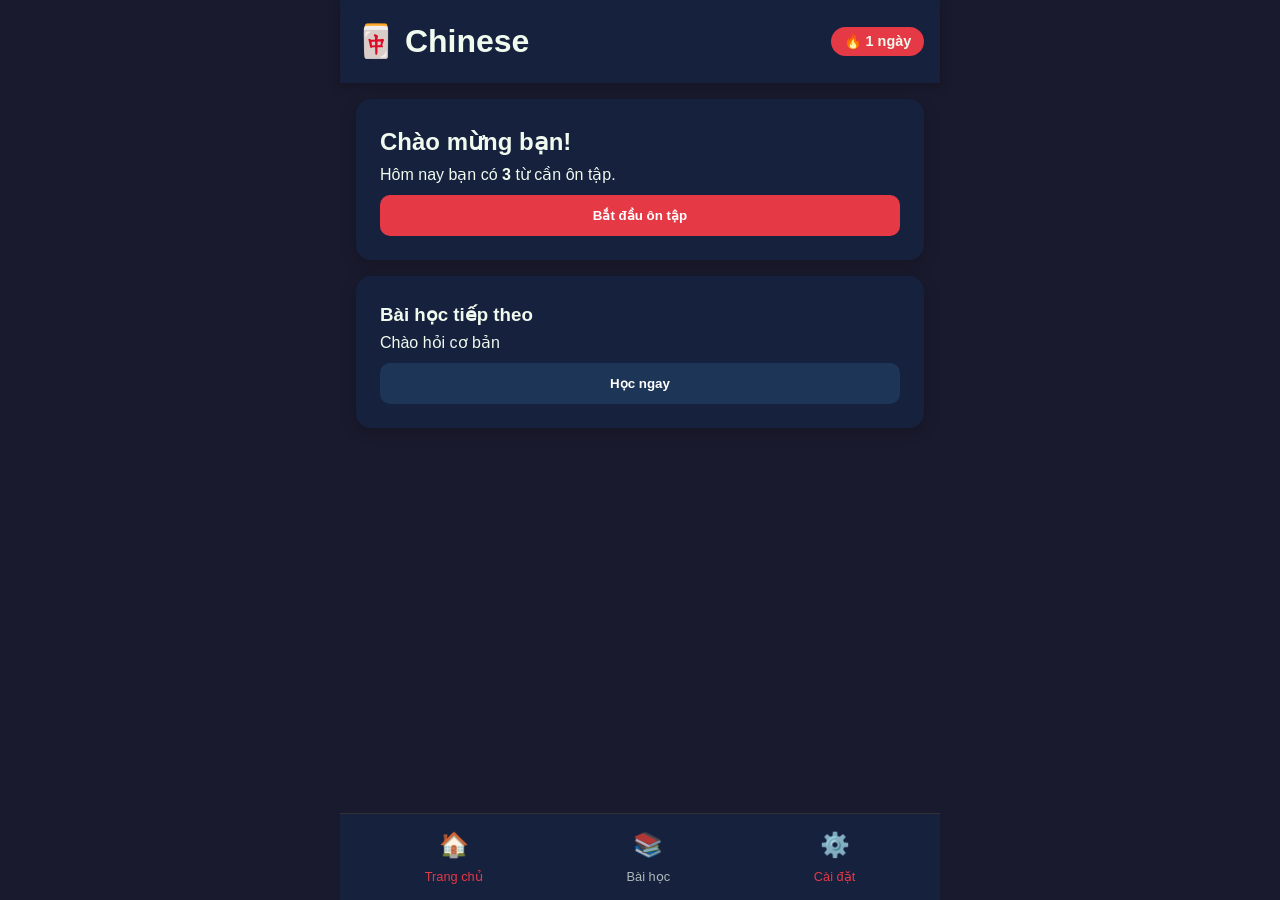
==== index.html @ 73578962 "feat: initial implementation of Chinese PWA with SRS and offline support" ====
<!DOCTYPE html>
<html lang="vi">
<head>
    <meta charset="UTF-8">
    <meta name="viewport" content="width=device-width, initial-scale=1.0, maximum-scale=1.0, user-scalable=no">
    <title>Học Tiếng Trung PWA</title>
    <link rel="stylesheet" href="style.css">
    <link rel="manifest" href="manifest.json">
    <meta name="theme-color" content="#e63946">
    <meta name="apple-mobile-web-app-capable" content="yes">
    <meta name="apple-mobile-web-app-status-bar-style" content="black-translucent">
    <link rel="apple-touch-icon" href="assets/icons/icon-192.png">
</head>
<body>
    <div id="app">
        <header>
            <h1>🀄 Chinese</h1>
            <div class="streak-badge">
                🔥 <span class="streak-count">0</span> ngày
            </div>
        </header>

        <main>
            <!-- Content will be injected here by app.js -->
            <div style="text-align: center; padding: 2rem;">
                <p>Đang tải ứng dụng...</p>
            </div>
        </main>

        <nav>
            <a href="#" class="nav-item active" onclick="navigate('home'); return false;">
                <span class="nav-icon">🏠</span>
                <span>Trang chủ</span>
            </a>
            <a href="#" class="nav-item" onclick="navigate('list'); return false;">
                <span class="nav-icon">📚</span>
                <span>Bài học</span>
            </a>
            <a href="#" class="nav-item" onclick="navigate('home'); return false;">
                <span class="nav-icon">⚙️</span>
                <span>Cài đặt</span>
            </a>
        </nav>
    </div>

    <script src="app.js"></script>
</body>
</html>
---- style.css ----
:root {
    --primary: #e63946;
    --secondary: #1d3557;
    --background: #1a1a2e;
    --surface: #16213e;
    --text: #f1faee;
    --accent: #a8dadc;
    --success: #457b9d;
}

* {
    box-sizing: border-box;
    margin: 0;
    padding: 0;
    -webkit-tap-highlight-color: transparent;
}

body {
    font-family: 'Segoe UI', Tahoma, Geneva, Verdana, sans-serif;
    background-color: var(--background);
    color: var(--text);
    line-height: 1.6;
    overflow-x: hidden;
}

#app {
    max-width: 600px;
    margin: 0 auto;
    min-height: 100vh;
    display: flex;
    flex-direction: column;
}

header {
    padding: 1rem;
    background-color: var(--surface);
    display: flex;
    justify-content: space-between;
    align-items: center;
    box-shadow: 0 2px 10px rgba(0,0,0,0.3);
    position: sticky;
    top: 0;
    z-index: 100;
}

.streak-badge {
    background: var(--primary);
    padding: 0.2rem 0.8rem;
    border-radius: 20px;
    font-weight: bold;
    font-size: 0.9rem;
}

main {
    flex: 1;
    padding: 1rem;
}

.card {
    background: var(--surface);
    border-radius: 15px;
    padding: 1.5rem;
    margin-bottom: 1rem;
    box-shadow: 0 4px 15px rgba(0,0,0,0.2);
}

.btn {
    background: var(--primary);
    color: white;
    border: none;
    padding: 0.8rem 1.5rem;
    border-radius: 10px;
    font-weight: bold;
    cursor: pointer;
    transition: transform 0.1s;
    width: 100%;
    margin-top: 0.5rem;
}

.btn:active {
    transform: scale(0.98);
}

.btn-secondary {
    background: var(--secondary);
}

/* Flashcard Styles */
.flashcard-container {
    perspective: 1000px;
    height: 300px;
    margin: 2rem 0;
}

.flashcard {
    position: relative;
    width: 100%;
    height: 100%;
    text-align: center;
    transition: transform 0.6s;
    transform-style: preserve-3d;
    cursor: pointer;
}

.flashcard.flipped {
    transform: rotateY(180deg);
}

.flashcard-front, .flashcard-back {
    position: absolute;
    width: 100%;
    height: 100%;
    -webkit-backface-visibility: hidden;
    backface-visibility: hidden;
    display: flex;
    flex-direction: column;
    justify-content: center;
    align-items: center;
    background: var(--surface);
    border-radius: 20px;
    border: 2px solid var(--primary);
    padding: 2rem;
}

.flashcard-back {
    transform: rotateY(180deg);
}

.hanzi {
    font-size: 4rem;
    margin-bottom: 0.5rem;
}

.pinyin {
    font-size: 1.5rem;
    color: var(--accent);
}

.meaning {
    font-size: 1.8rem;
    margin-top: 1rem;
}

.example {
    font-size: 1rem;
    margin-top: 1rem;
    font-style: italic;
    color: #ccc;
}

/* SRS Controls */
.srs-controls {
    display: grid;
    grid-template-columns: 1fr 1fr;
    gap: 1rem;
    margin-top: 1rem;
}

.hidden {
    display: none !important;
}

/* Navigation */
nav {
    background: var(--surface);
    display: flex;
    justify-content: space-around;
    padding: 0.8rem;
    position: sticky;
    bottom: 0;
    border-top: 1px solid #333;
}

.nav-item {
    color: var(--text);
    text-decoration: none;
    font-size: 0.8rem;
    display: flex;
    flex-direction: column;
    align-items: center;
    opacity: 0.7;
}

.nav-item.active {
    opacity: 1;
    color: var(--primary);
}

.nav-icon {
    font-size: 1.5rem;
    margin-bottom: 2px;
}

/* Lesson List */
.lesson-item {
    display: flex;
    justify-content: space-between;
    align-items: center;
    padding: 1rem;
    border-bottom: 1px solid #333;
}

.lesson-info h3 {
    font-size: 1.1rem;
}

.lesson-info p {
    font-size: 0.8rem;
    color: #888;
}

/* Dialogue */
.dialogue-line {
    margin-bottom: 1rem;
    padding: 0.5rem;
    border-radius: 8px;
    background: rgba(255,255,255,0.05);
}

.speaker {
    font-weight: bold;
    color: var(--primary);
    margin-right: 0.5rem;
}
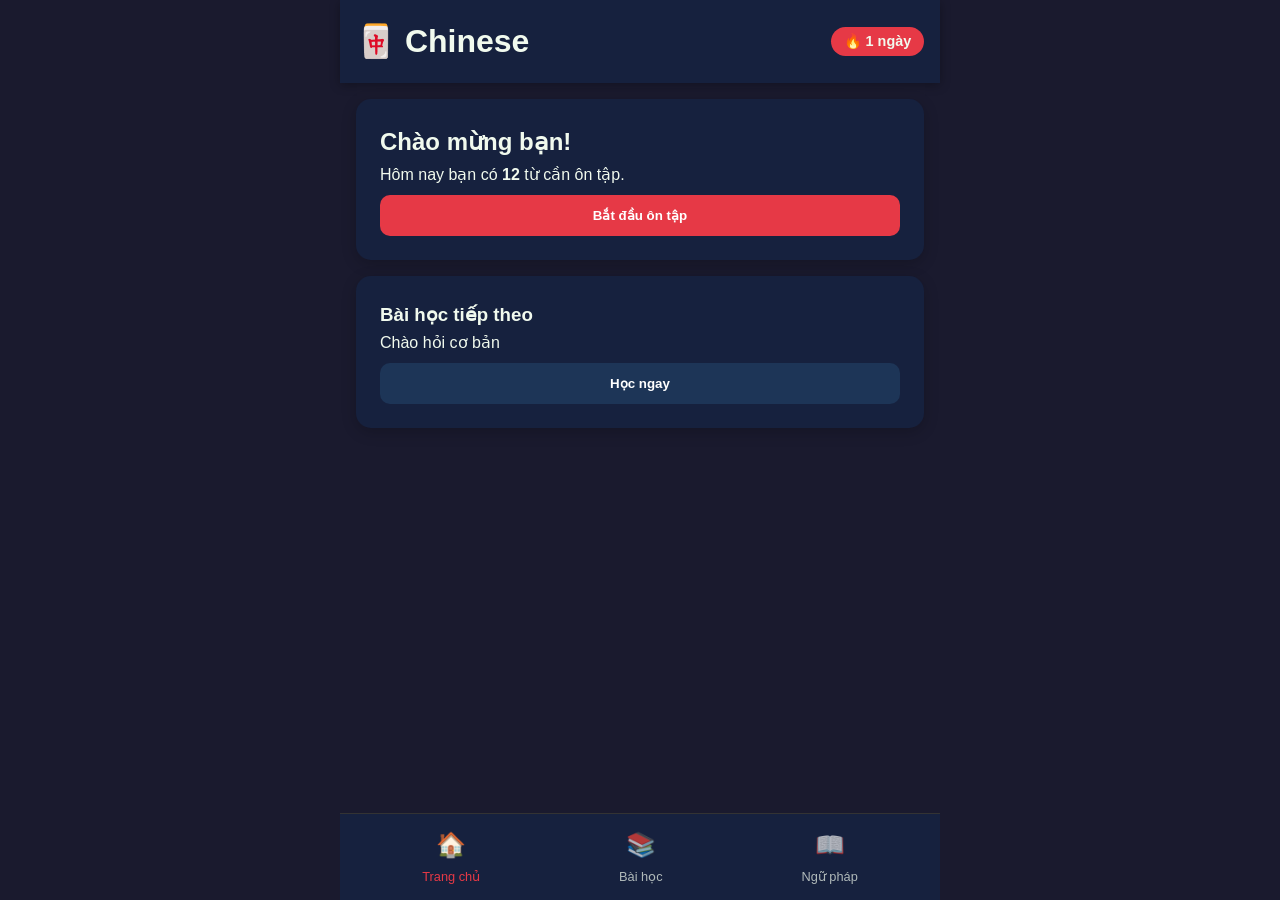
==== commit ca8a25ff: "feat: add 4 lessons, expanded vocab, and grammar section" ====
--- a/index.html
+++ b/index.html
@@ -36,13 +36,14 @@
                 <span class="nav-icon">📚</span>
                 <span>Bài học</span>
             </a>
-            <a href="#" class="nav-item" onclick="navigate('home'); return false;">
-                <span class="nav-icon">⚙️</span>
-                <span>Cài đặt</span>
+            <a href="#" class="nav-item" onclick="navigate('grammar'); return false;">
+                <span class="nav-icon">📖</span>
+                <span>Ngữ pháp</span>
             </a>
         </nav>
     </div>
 
+    <script src="hanzi-writer.min.js"></script>
     <script src="app.js"></script>
 </body>
 </html>
--- a/style.css
+++ b/style.css
@@ -222,3 +222,64 @@
     color: var(--primary);
     margin-right: 0.5rem;
 }
+
+
+/* Stroke Order Practice */
+.stroke-order-container {
+    display: flex;
+    gap: 1rem;
+    margin: 1rem 0;
+}
+
+.stroke-canvas {
+    flex: 1;
+    background: white;
+    border-radius: 10px;
+    border: 2px solid var(--primary);
+    cursor: crosshair;
+}
+
+.stroke-info {
+    flex: 1;
+    display: flex;
+    flex-direction: column;
+    justify-content: center;
+    align-items: center;
+    background: var(--surface);
+    border-radius: 10px;
+    padding: 1rem;
+}
+
+.stroke-count {
+    font-size: 2rem;
+    font-weight: bold;
+    color: var(--primary);
+}
+
+.stroke-label {
+    font-size: 0.9rem;
+    color: #888;
+    margin-top: 0.5rem;
+}
+
+.stroke-controls {
+    display: grid;
+    grid-template-columns: 1fr 1fr;
+    gap: 0.5rem;
+    margin-top: 1rem;
+}
+
+.stroke-btn {
+    padding: 0.6rem;
+    font-size: 0.8rem;
+    border-radius: 8px;
+    border: none;
+    cursor: pointer;
+    background: var(--secondary);
+    color: var(--text);
+    transition: transform 0.1s;
+}
+
+.stroke-btn:active {
+    transform: scale(0.95);
+}
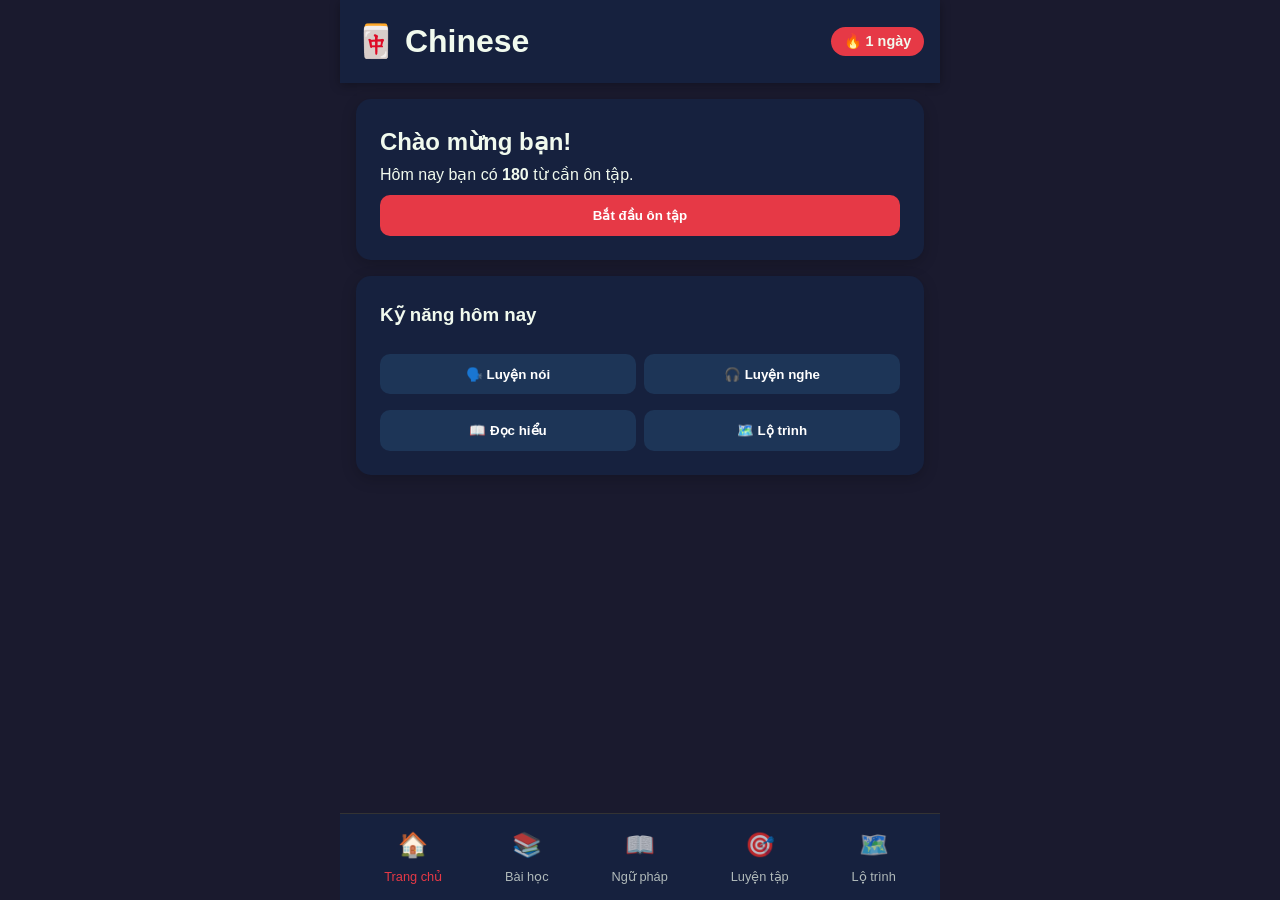
==== commit ae1c7ab5: "Upgrade app: Add Speaking, Listening, Reading features, expand vocab/grammar data, and add monthly r" ====
--- a/index.html
+++ b/index.html
@@ -40,6 +40,14 @@
                 <span class="nav-icon">📖</span>
                 <span>Ngữ pháp</span>
             </a>
+            <a href="#" class="nav-item" onclick="navigate('practice_menu'); return false;">
+                <span class="nav-icon">🎯</span>
+                <span>Luyện tập</span>
+            </a>
+            <a href="#" class="nav-item" onclick="navigate('roadmap'); return false;">
+                <span class="nav-icon">🗺️</span>
+                <span>Lộ trình</span>
+            </a>
         </nav>
     </div>
 
--- a/style.css
+++ b/style.css
@@ -283,3 +283,108 @@
 .stroke-btn:active {
     transform: scale(0.95);
 }
+
+/* Roadmap Styles */
+.roadmap-item {
+    border-left: 3px solid var(--primary);
+    padding-left: 1.5rem;
+    position: relative;
+    margin-bottom: 2rem;
+}
+
+.roadmap-item::before {
+    content: '';
+    position: absolute;
+    left: -8px;
+    top: 0;
+    width: 13px;
+    height: 13px;
+    border-radius: 50%;
+    background: var(--primary);
+}
+
+.roadmap-month {
+    font-weight: bold;
+    color: var(--accent);
+    font-size: 0.9rem;
+}
+
+.roadmap-status {
+    font-size: 0.8rem;
+    padding: 2px 8px;
+    border-radius: 10px;
+    background: var(--secondary);
+    margin-left: 10px;
+}
+
+/* Speaking Feature */
+.mic-btn {
+    width: 80px;
+    height: 80px;
+    border-radius: 50%;
+    background: var(--primary);
+    border: none;
+    color: white;
+    font-size: 2rem;
+    margin: 1rem auto;
+    display: flex;
+    justify-content: center;
+    align-items: center;
+    cursor: pointer;
+    box-shadow: 0 0 20px rgba(230, 57, 70, 0.4);
+}
+
+.mic-btn.recording {
+    animation: pulse 1.5s infinite;
+    background: #ff4d4d;
+}
+
+@keyframes pulse {
+    0% { transform: scale(1); box-shadow: 0 0 0 0 rgba(230, 57, 70, 0.7); }
+    70% { transform: scale(1.1); box-shadow: 0 0 0 15px rgba(230, 57, 70, 0); }
+    100% { transform: scale(1); box-shadow: 0 0 0 0 rgba(230, 57, 70, 0); }
+}
+
+.recognition-result {
+    text-align: center;
+    margin: 1rem 0;
+    padding: 1rem;
+    border-radius: 10px;
+    background: rgba(255,255,255,0.1);
+}
+
+/* Reading & Listening */
+.passage-content {
+    font-size: 1.2rem;
+    line-height: 1.8;
+    margin-bottom: 1.5rem;
+}
+
+.question-card {
+    border-top: 1px solid #333;
+    padding-top: 1rem;
+    margin-top: 1rem;
+}
+
+.option-btn {
+    display: block;
+    width: 100%;
+    padding: 0.8rem;
+    margin-bottom: 0.5rem;
+    border: 1px solid var(--secondary);
+    border-radius: 8px;
+    background: transparent;
+    color: var(--text);
+    text-align: left;
+    cursor: pointer;
+}
+
+.option-btn.correct {
+    background: #2a9d8f;
+    border-color: #2a9d8f;
+}
+
+.option-btn.wrong {
+    background: #e76f51;
+    border-color: #e76f51;
+}
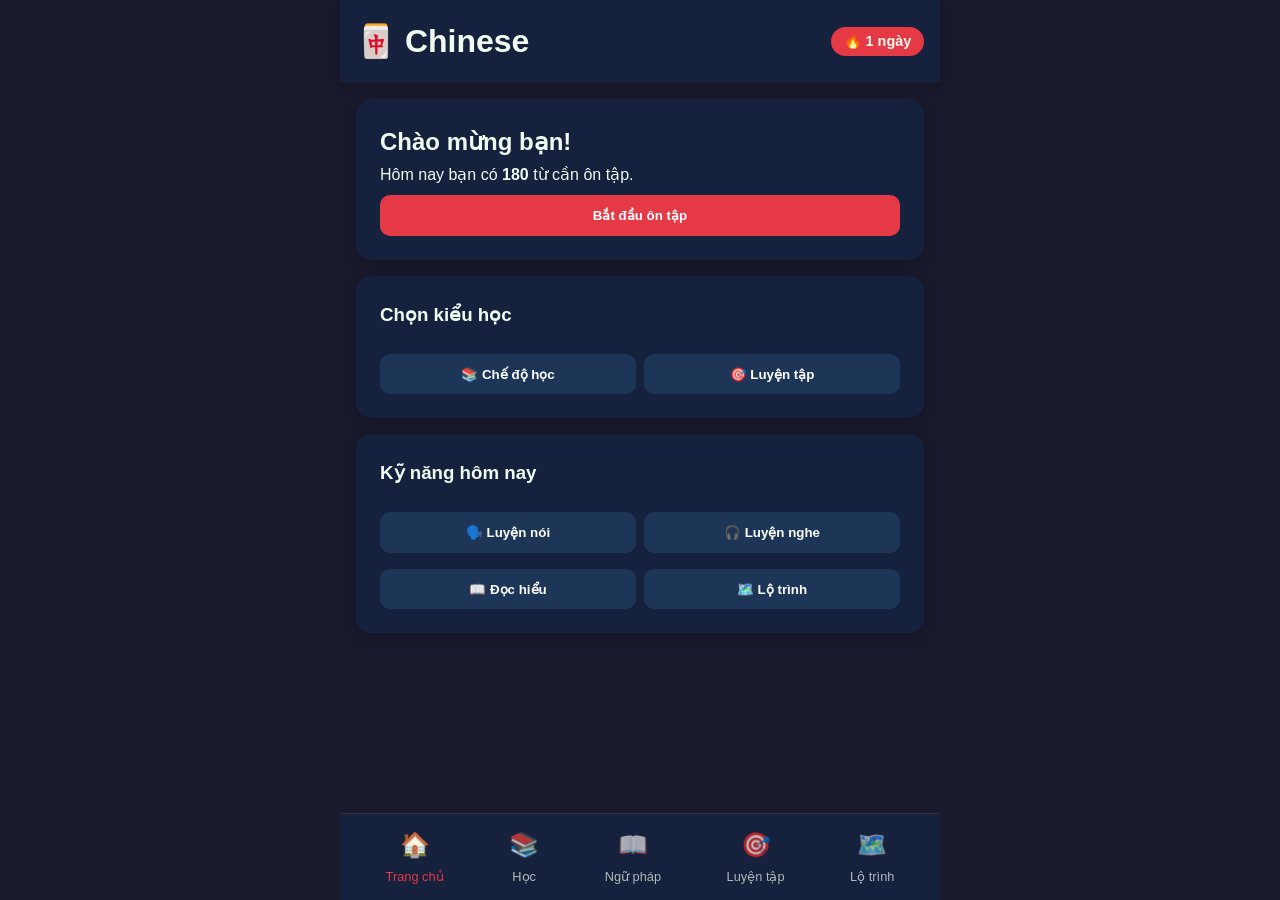
==== commit c277a333: "Refactor: Thêm chế độ học theo Bộ hình và Bộ thanh, giữ tính năng luyện viết" ====
--- a/index.html
+++ b/index.html
@@ -32,9 +32,9 @@
                 <span class="nav-icon">🏠</span>
                 <span>Trang chủ</span>
             </a>
-            <a href="#" class="nav-item" onclick="navigate('list'); return false;">
+            <a href="#" class="nav-item" onclick="navigate('learning_mode'); return false;">
                 <span class="nav-icon">📚</span>
-                <span>Bài học</span>
+                <span>Học</span>
             </a>
             <a href="#" class="nav-item" onclick="navigate('grammar'); return false;">
                 <span class="nav-icon">📖</span>
